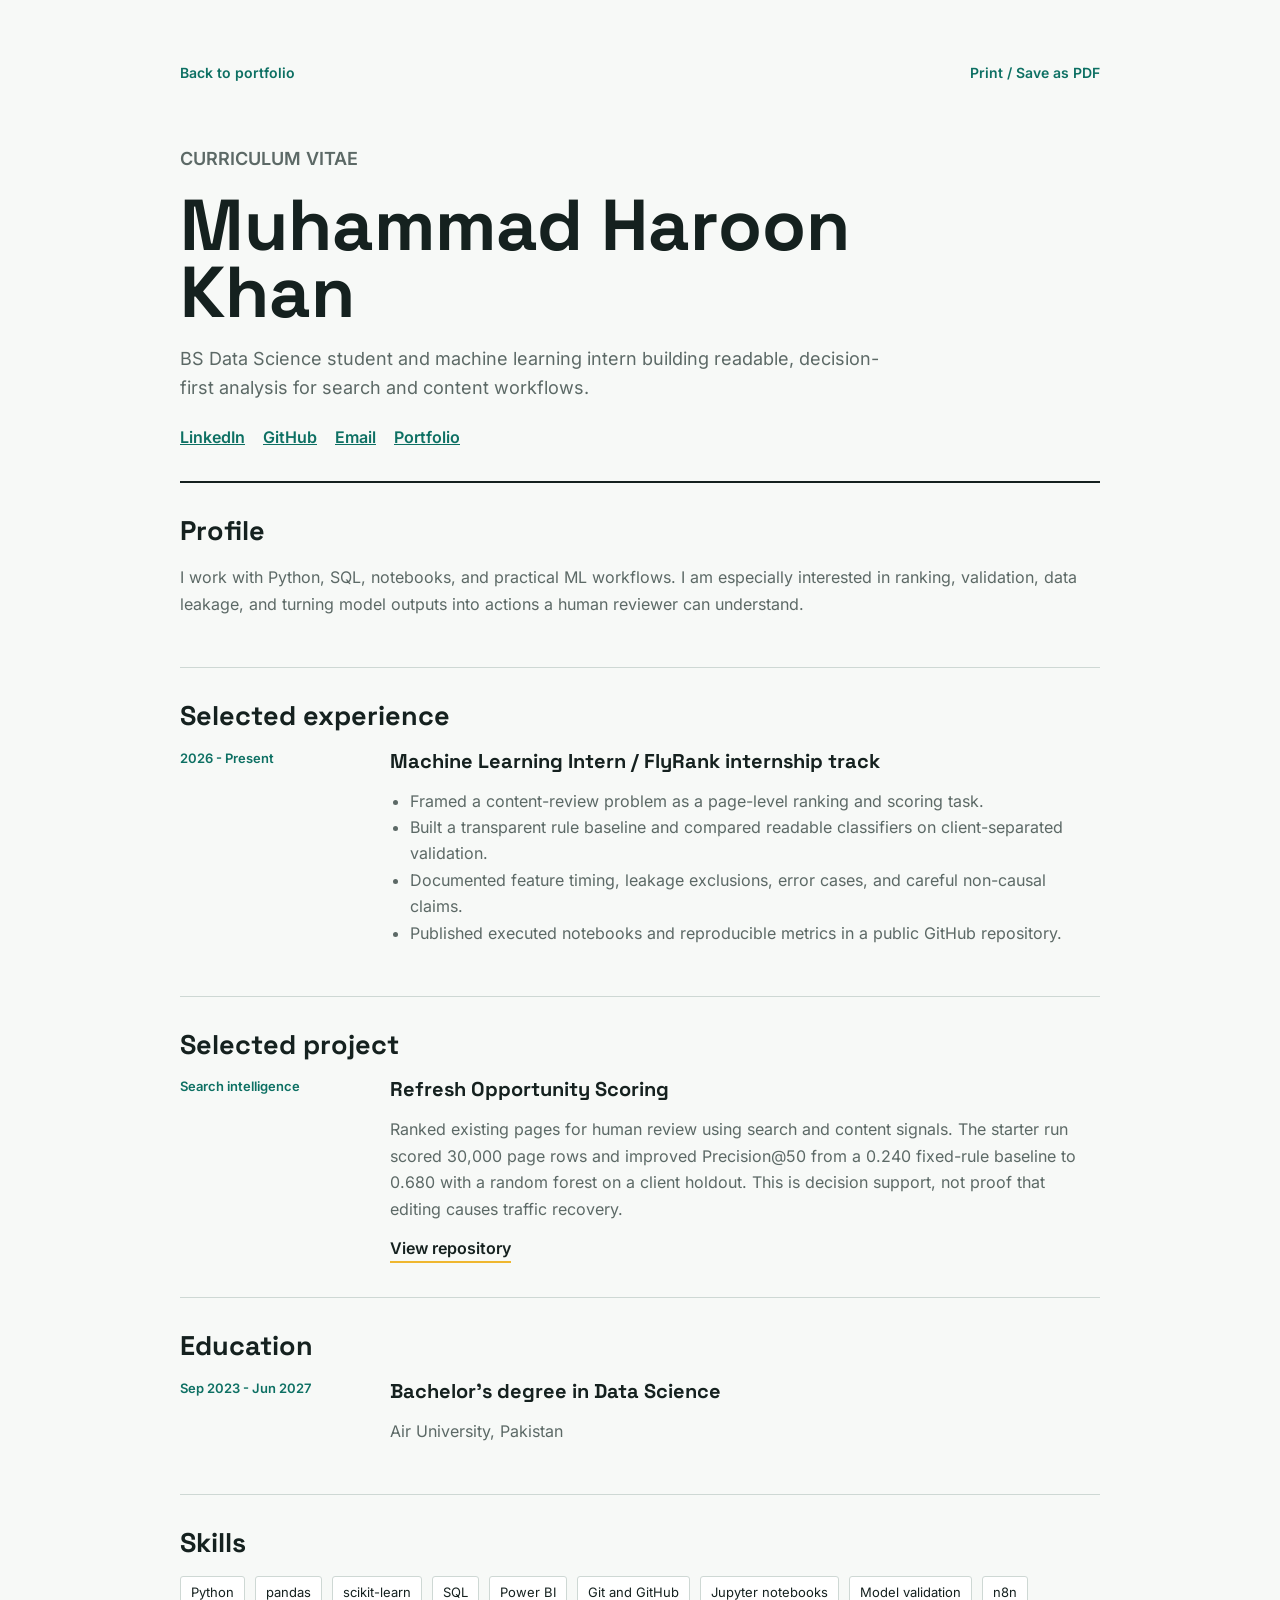
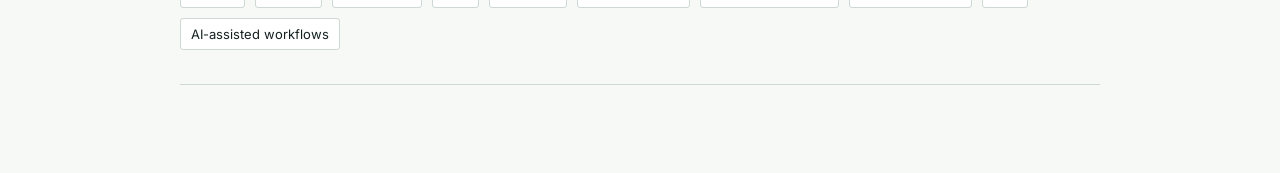
==== cv.html @ 7225bd28 "Build complete PF-04 portfolio" ====
<!doctype html>
<html lang="en">
  <head>
    <meta charset="utf-8" />
    <meta name="viewport" content="width=device-width, initial-scale=1" />
    <meta name="description" content="CV of Muhammad Haroon Khan, BS Data Science student and machine learning intern." />
    <title>CV | Muhammad Haroon Khan</title>
    <link rel="icon" href="favicon.svg" type="image/svg+xml" />
    <link rel="stylesheet" href="styles.css" />
    <style>
      .document-shell { width: min(920px, calc(100% - 40px)); margin: 0 auto; padding: 64px 0 88px; }
      .document-nav { display: flex; justify-content: space-between; gap: 20px; margin-bottom: 64px; }
      .document-nav a { color: var(--signal); font-weight: 600; }
      .cv-header { padding-bottom: 34px; border-bottom: 2px solid var(--ink); }
      .cv-header h1 { color: var(--ink); font-size: clamp(42px, 7vw, 72px); }
      .cv-header p { max-width: 710px; color: var(--muted); font-size: 18px; line-height: 1.6; }
      .cv-links { display: flex; flex-wrap: wrap; gap: 18px; margin-top: 24px; }
      .cv-links a { color: var(--signal); font-weight: 600; }
      .cv-section { padding: 34px 0; border-bottom: 1px solid var(--line); }
      .cv-section h2 { margin-bottom: 20px; font-size: 27px; }
      .cv-section h3 { font-size: 20px; }
      .cv-section p, .cv-section li { color: var(--muted); line-height: 1.65; }
      .cv-section ul { padding-left: 20px; }
      .cv-row { display: grid; grid-template-columns: 180px 1fr; gap: 30px; }
      .cv-row + .cv-row { margin-top: 26px; }
      .cv-date { color: var(--signal); font-size: 13px; font-weight: 600; }
      .skills { display: flex; flex-wrap: wrap; gap: 10px; }
      .skills span { padding: 7px 10px; border: 1px solid var(--line); border-radius: 3px; background: var(--white); font-size: 13px; }
      @media (max-width: 620px) { .cv-row { grid-template-columns: 1fr; gap: 8px; } }
      @media print { .document-shell { width: 100%; padding: 0; } .document-nav { display: none; } a { text-decoration: none; } }
    </style>
  </head>
  <body>
    <main class="document-shell">
      <nav class="document-nav" aria-label="CV navigation">
        <a href="index.html">Back to portfolio</a>
        <a href="javascript:window.print()">Print / Save as PDF</a>
      </nav>

      <header class="cv-header">
        <p class="eyebrow">Curriculum vitae</p>
        <h1>Muhammad Haroon Khan</h1>
        <p>
          BS Data Science student and machine learning intern building readable,
          decision-first analysis for search and content workflows.
        </p>
        <div class="cv-links">
          <a href="https://www.linkedin.com/in/muhammad-haroon-khan-aa30502a2/">LinkedIn</a>
          <a href="https://github.com/haroonk2607">GitHub</a>
          <a href="mailto:haroonk2005@gmail.com">Email</a>
          <a href="index.html">Portfolio</a>
        </div>
      </header>

      <section class="cv-section" aria-labelledby="profile-heading">
        <h2 id="profile-heading">Profile</h2>
        <p>
          I work with Python, SQL, notebooks, and practical ML workflows. I am
          especially interested in ranking, validation, data leakage, and turning
          model outputs into actions a human reviewer can understand.
        </p>
      </section>

      <section class="cv-section" aria-labelledby="experience-heading">
        <h2 id="experience-heading">Selected experience</h2>
        <div class="cv-row">
          <div class="cv-date">2026 - Present</div>
          <div>
            <h3>Machine Learning Intern / FlyRank internship track</h3>
            <ul>
              <li>Framed a content-review problem as a page-level ranking and scoring task.</li>
              <li>Built a transparent rule baseline and compared readable classifiers on client-separated validation.</li>
              <li>Documented feature timing, leakage exclusions, error cases, and careful non-causal claims.</li>
              <li>Published executed notebooks and reproducible metrics in a public GitHub repository.</li>
            </ul>
          </div>
        </div>
      </section>

      <section class="cv-section" aria-labelledby="project-heading">
        <h2 id="project-heading">Selected project</h2>
        <div class="cv-row">
          <div class="cv-date">Search intelligence</div>
          <div>
            <h3>Refresh Opportunity Scoring</h3>
            <p>
              Ranked existing pages for human review using search and content
              signals. The starter run scored 30,000 page rows and improved
              Precision@50 from a 0.240 fixed-rule baseline to 0.680 with a
              random forest on a client holdout. This is decision support, not
              proof that editing causes traffic recovery.
            </p>
            <a class="text-link" href="https://github.com/haroonk2607/flyrank-ml-internship-starter">View repository</a>
          </div>
        </div>
      </section>

      <section class="cv-section" aria-labelledby="education-heading">
        <h2 id="education-heading">Education</h2>
        <div class="cv-row">
          <div class="cv-date">Sep 2023 - Jun 2027</div>
          <div>
            <h3>Bachelor's degree in Data Science</h3>
            <p>Air University, Pakistan</p>
          </div>
        </div>
      </section>

      <section class="cv-section" aria-labelledby="skills-heading">
        <h2 id="skills-heading">Skills</h2>
        <div class="skills" aria-label="Skills list">
          <span>Python</span><span>pandas</span><span>scikit-learn</span>
          <span>SQL</span><span>Power BI</span><span>Git and GitHub</span>
          <span>Jupyter notebooks</span><span>Model validation</span>
          <span>n8n</span><span>AI-assisted workflows</span>
        </div>
      </section>
    </main>
  </body>
</html>
---- styles.css ----
@font-face {
  font-family: "Inter";
  src: url("assets/fonts/Inter-Regular.ttf") format("truetype");
  font-weight: 400;
  font-display: swap;
}

@font-face {
  font-family: "Inter";
  src: url("assets/fonts/Inter-SemiBold.ttf") format("truetype");
  font-weight: 600;
  font-display: swap;
}

@font-face {
  font-family: "Space Grotesk";
  src: url("assets/fonts/SpaceGrotesk-SemiBold.ttf") format("truetype");
  font-weight: 600;
  font-display: swap;
}

@font-face {
  font-family: "Space Grotesk";
  src: url("assets/fonts/SpaceGrotesk-Bold.ttf") format("truetype");
  font-weight: 700;
  font-display: swap;
}

:root {
  color-scheme: light;
  --signal: #0d7063;
  --signal-dark: #075249;
  --ink: #15211f;
  --paper: #f7f9f7;
  --white: #ffffff;
  --proof: #efb72f;
  --muted: #5c6966;
  --line: #ced8d4;
  --soft: #e7f1ee;
  --dark: #101c1a;
}

* { box-sizing: border-box; }

html {
  scroll-behavior: smooth;
  background: var(--paper);
}

body {
  margin: 0;
  min-width: 320px;
  color: var(--ink);
  background: var(--paper);
  font-family: "Inter", "Segoe UI", Arial, sans-serif;
  letter-spacing: 0;
}

img { display: block; max-width: 100%; }
a { color: inherit; }

h1,
h2,
h3,
.brand,
.proof-item strong {
  font-family: "Space Grotesk", "Segoe UI", Arial, sans-serif;
}

h1, h2, h3, p { overflow-wrap: anywhere; }

.skip-link {
  position: fixed;
  top: 12px;
  left: 12px;
  z-index: 20;
  padding: 10px 14px;
  color: var(--white);
  background: var(--signal-dark);
  transform: translateY(-150%);
}

.skip-link:focus { transform: translateY(0); }

.site-header {
  min-height: 74px;
  padding: 12px clamp(20px, 5vw, 72px);
  display: flex;
  align-items: center;
  justify-content: space-between;
  gap: 24px;
  border-bottom: 1px solid var(--line);
  background: var(--paper);
}

.brand {
  min-width: 0;
  display: inline-flex;
  align-items: center;
  gap: 12px;
  font-size: 16px;
  font-weight: 600;
  text-decoration: none;
}

.mark {
  width: 44px;
  height: 44px;
  flex: 0 0 44px;
  display: grid;
  place-items: center;
  border-radius: 4px;
  color: var(--white);
  background: var(--signal);
  box-shadow: inset 0 -4px var(--proof);
  font-size: 16px;
  font-weight: 700;
}

nav {
  display: flex;
  align-items: center;
  gap: clamp(14px, 3vw, 34px);
}

nav a,
.site-footer a {
  color: var(--muted);
  font-size: 14px;
  font-weight: 600;
  text-decoration: none;
}

nav a:hover,
nav a:focus-visible,
.site-footer a:hover,
.site-footer a:focus-visible { color: var(--signal); }

.hero {
  min-height: calc(82svh - 74px);
  position: relative;
  isolation: isolate;
  display: grid;
  align-items: center;
  overflow: hidden;
  color: var(--white);
  background: var(--dark) url("assets/work/model-scorecard.png") center / cover no-repeat;
}

.hero-scrim {
  position: absolute;
  inset: 0;
  z-index: -1;
  background: rgba(7, 24, 21, 0.82);
}

.hero-content {
  width: min(1180px, calc(100% - 40px));
  margin: 0 auto;
  padding: clamp(74px, 11vh, 128px) 0 clamp(92px, 14vh, 150px);
}

.eyebrow {
  margin: 0 0 18px;
  color: var(--signal);
  font-size: 12px;
  font-weight: 700;
  text-transform: uppercase;
}

.hero .eyebrow,
.contact-band .eyebrow { color: #74d2c2; }

h1 {
  max-width: 850px;
  margin: 0;
  font-size: clamp(54px, 8vw, 112px);
  font-weight: 700;
  line-height: 0.94;
}

.hero-claim {
  max-width: 760px;
  margin: 30px 0 0;
  color: #e2ebe8;
  font-size: clamp(19px, 2.2vw, 27px);
  line-height: 1.45;
}

.hero-actions,
.contact-actions,
.inline-links {
  display: flex;
  flex-wrap: wrap;
  gap: 12px;
}

.hero-actions { margin-top: 36px; }

.button {
  min-height: 46px;
  padding: 12px 18px;
  display: inline-flex;
  align-items: center;
  justify-content: center;
  border: 1px solid transparent;
  border-radius: 4px;
  font-size: 14px;
  font-weight: 600;
  text-decoration: none;
}

.button-primary {
  color: var(--dark);
  background: var(--proof);
}

.button-primary:hover,
.button-primary:focus-visible { background: #ffd66e; }

.button-secondary {
  color: var(--white);
  border-color: rgba(255, 255, 255, 0.55);
  background: rgba(16, 28, 26, 0.42);
}

.button-secondary:hover,
.button-secondary:focus-visible {
  border-color: var(--white);
  background: rgba(16, 28, 26, 0.82);
}

.button-secondary.dark {
  border-color: #7f928e;
  background: transparent;
}

.hero-caption {
  position: absolute;
  right: clamp(20px, 5vw, 72px);
  bottom: 24px;
  margin: 0;
  color: #cbd9d5;
  font-size: 11px;
}

.proof-band {
  padding: 30px clamp(20px, 5vw, 72px);
  display: grid;
  grid-template-columns: repeat(3, minmax(140px, 0.75fr)) minmax(260px, 1.7fr);
  align-items: center;
  gap: 28px;
  color: var(--white);
  background: var(--signal-dark);
}

.proof-item {
  min-width: 0;
  padding-right: 22px;
  border-right: 1px solid rgba(255, 255, 255, 0.24);
}

.proof-item strong,
.proof-item span { display: block; }
.proof-item strong { font-size: clamp(28px, 3.5vw, 48px); }

.proof-item span,
.proof-band > p {
  color: #cfe1dc;
  font-size: 13px;
  line-height: 1.6;
}

.proof-band > p { margin: 0; }

.section {
  width: min(1320px, 100%);
  margin: 0 auto;
  padding: clamp(76px, 10vw, 132px) clamp(20px, 5vw, 72px);
}

.section-heading {
  max-width: 790px;
  margin-bottom: 48px;
}

.section-heading.compact { margin-bottom: 30px; }

h2 {
  margin: 0;
  font-size: clamp(36px, 5vw, 68px);
  line-height: 1.02;
}

.section-heading > p:last-child,
.about-copy p,
.contact-band > p,
.roadmap p {
  color: var(--muted);
  font-size: 17px;
  line-height: 1.7;
}

.case-grid {
  display: grid;
  grid-template-columns: repeat(2, minmax(0, 1fr));
  gap: 22px;
}

.case {
  overflow: hidden;
  border: 1px solid var(--line);
  border-radius: 6px;
  background: var(--white);
}

.case-featured {
  grid-column: 1 / -1;
  display: grid;
  grid-template-columns: minmax(0, 1.25fr) minmax(340px, 0.75fr);
}

.case img {
  width: 100%;
  height: auto;
  aspect-ratio: 16 / 10;
  object-fit: cover;
  border-bottom: 1px solid var(--line);
}

.case-featured img {
  height: 100%;
  border-right: 1px solid var(--line);
  border-bottom: 0;
}

.case-copy { padding: clamp(24px, 3.5vw, 42px); }

.case-number {
  margin: 0 0 14px;
  color: var(--signal);
  font-size: 12px;
  font-weight: 700;
  text-transform: uppercase;
}

h3 {
  margin: 0;
  font-size: clamp(25px, 3vw, 38px);
  line-height: 1.1;
}

.case-copy > p:not(.case-number) {
  margin: 18px 0 0;
  color: var(--muted);
  line-height: 1.65;
}

.case-details { margin: 26px 0; }

.case-details div {
  padding: 12px 0;
  display: grid;
  grid-template-columns: 88px 1fr;
  gap: 14px;
  border-top: 1px solid var(--line);
}

.case-details dt {
  color: var(--muted);
  font-size: 12px;
  font-weight: 600;
  text-transform: uppercase;
}

.case-details dd {
  margin: 0;
  font-size: 14px;
  line-height: 1.5;
}

.text-link,
.inline-links a {
  display: inline-block;
  padding-bottom: 3px;
  border-bottom: 2px solid var(--proof);
  font-weight: 600;
  text-decoration: none;
}

.text-link:hover,
.text-link:focus-visible,
.inline-links a:hover,
.inline-links a:focus-visible {
  color: var(--signal);
  border-bottom-color: var(--signal);
}

.about-band {
  padding: clamp(76px, 10vw, 126px) clamp(20px, 7vw, 112px);
  display: grid;
  grid-template-columns: minmax(0, 0.9fr) minmax(320px, 1.1fr);
  gap: clamp(48px, 8vw, 128px);
  background: var(--soft);
}

.about-copy p:first-child { margin-top: 0; }

.inline-links {
  margin-top: 30px;
  gap: 24px;
}

.roadmap { border-top: 1px solid var(--line); }

.roadmap > div {
  padding: 26px 0;
  display: grid;
  grid-template-columns: 80px minmax(220px, 0.75fr) minmax(280px, 1.25fr);
  gap: 26px;
  align-items: baseline;
  border-bottom: 1px solid var(--line);
}

.roadmap span {
  color: var(--signal);
  font-size: 12px;
  font-weight: 700;
  text-transform: uppercase;
}

.roadmap strong {
  font-family: "Space Grotesk", sans-serif;
  font-size: 22px;
}

.roadmap p {
  margin: 0;
  font-size: 15px;
}

.contact-band {
  padding: clamp(70px, 10vw, 118px) clamp(20px, 7vw, 112px);
  color: var(--white);
  background: var(--dark);
}

.contact-band h2 { max-width: 850px; }

.contact-band > p {
  max-width: 680px;
  color: #c6d5d1;
}

.contact-actions { margin-top: 30px; }

.site-footer {
  padding: 24px clamp(20px, 5vw, 72px);
  display: flex;
  justify-content: space-between;
  gap: 24px;
  color: var(--muted);
  border-top: 1px solid var(--line);
  font-size: 12px;
}

.site-footer div {
  display: flex;
  flex-wrap: wrap;
  gap: 20px;
}

:focus-visible {
  outline: 3px solid var(--proof);
  outline-offset: 4px;
}

@media (max-width: 940px) {
  .proof-band { grid-template-columns: repeat(3, minmax(0, 1fr)); }
  .proof-band > p { grid-column: 1 / -1; }
  .case-featured { grid-template-columns: 1fr; }
  .case-featured img {
    height: auto;
    border-right: 0;
    border-bottom: 1px solid var(--line);
  }
  .about-band { grid-template-columns: 1fr; }
}

@media (max-width: 700px) {
  .site-header {
    align-items: flex-start;
    flex-direction: column;
    gap: 12px;
  }
  nav {
    width: 100%;
    justify-content: space-between;
  }
  .hero {
    min-height: 76svh;
    background-image: url("assets/work/hero-evidence-paths.png");
    background-position: center;
  }
  .hero-scrim { background: rgba(7, 24, 21, 0.88); }
  h1 { font-size: 54px; }
  .hero-caption { left: 20px; right: auto; }
  .proof-band, .case-grid { grid-template-columns: 1fr; }
  .proof-item {
    padding: 0 0 18px;
    border-right: 0;
    border-bottom: 1px solid rgba(255, 255, 255, 0.24);
  }
  .proof-band > p { grid-column: auto; }
  .case-featured { grid-column: auto; }
  .roadmap > div {
    grid-template-columns: 1fr;
    gap: 8px;
  }
  .site-footer { flex-direction: column; }
}

@media (max-width: 420px) {
  .brand > span:last-child { max-width: 190px; }
  h1 { font-size: 46px; }
  .button { width: 100%; }
}

@media (prefers-reduced-motion: reduce) {
  html { scroll-behavior: auto; }
}

@media print {
  .site-header,
  .hero-actions,
  .contact-band,
  .site-footer { display: none; }
}
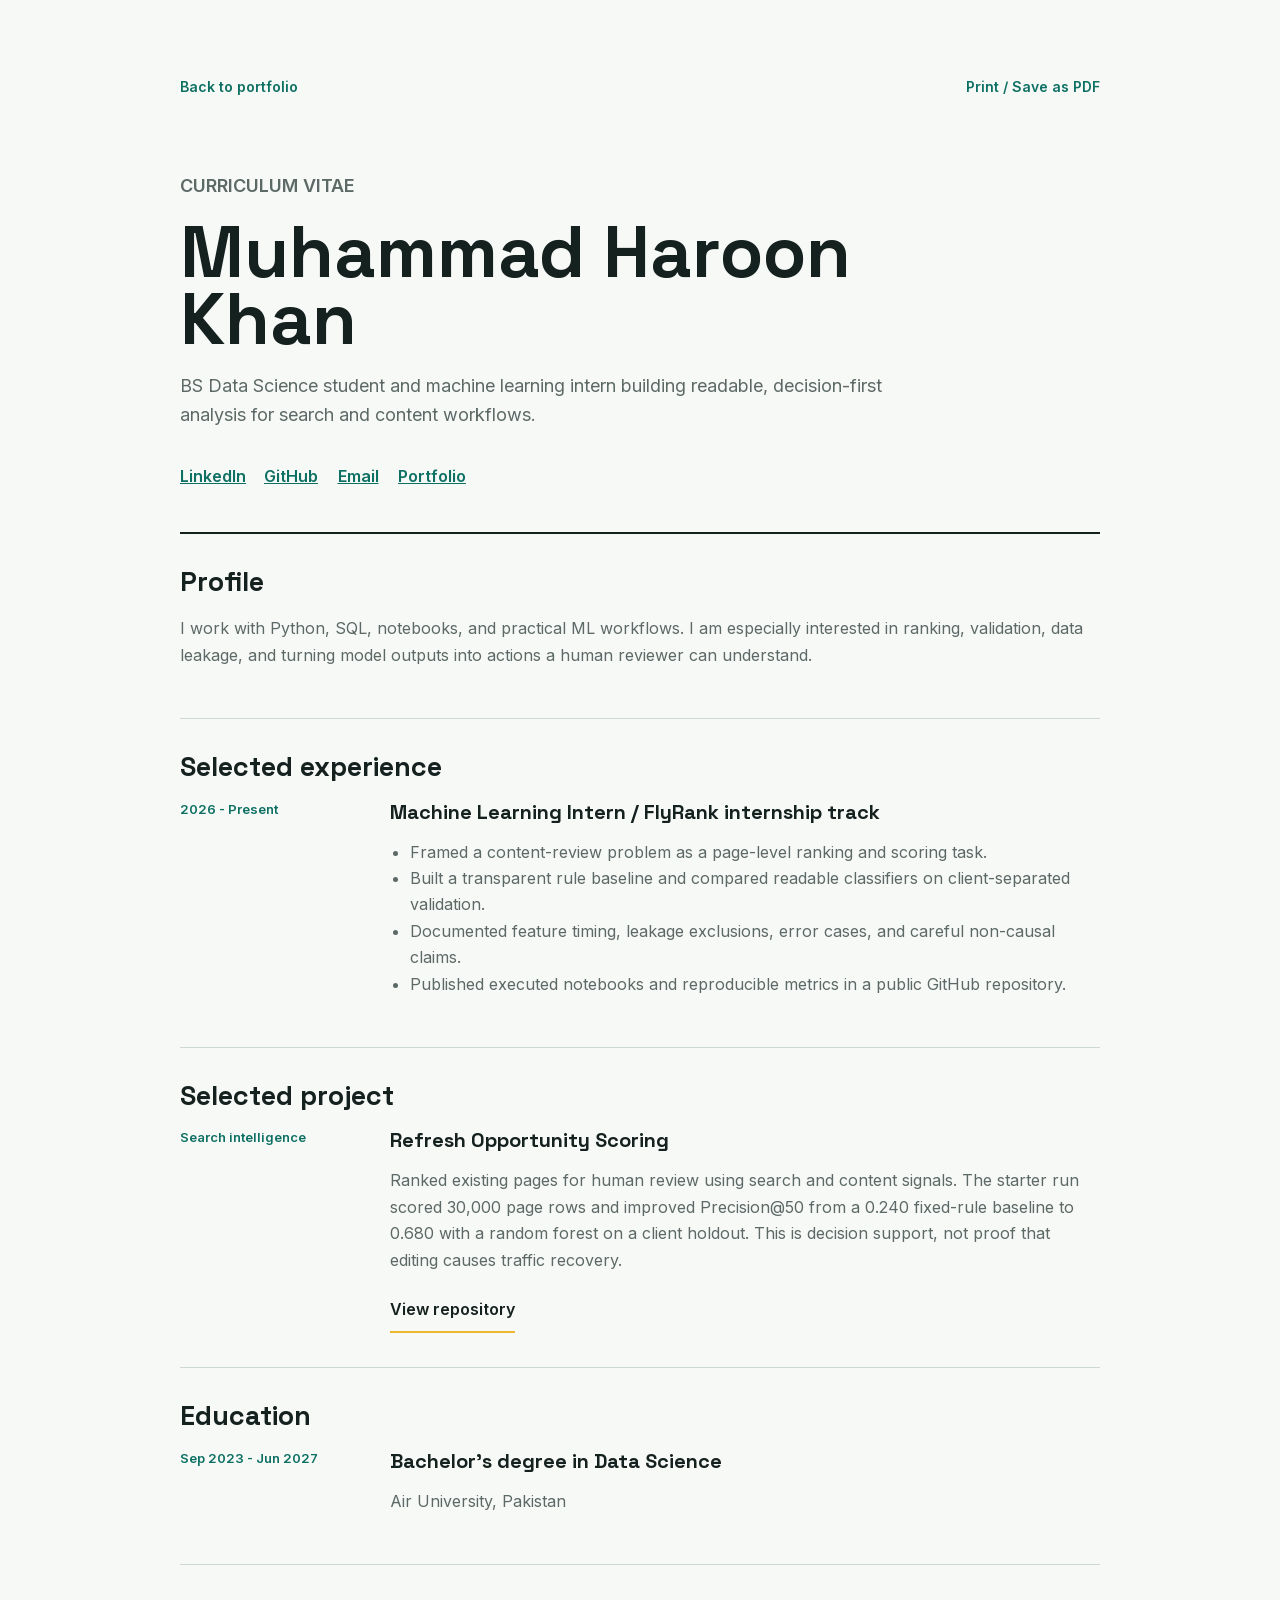
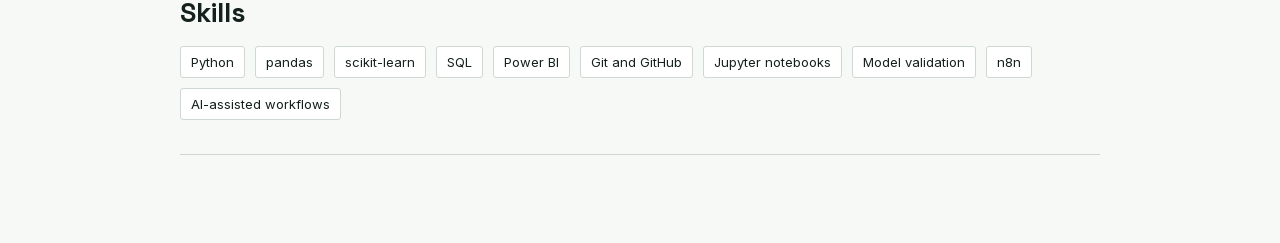
==== commit 8e842bb6: "Harden portfolio inputs SEO and performance" ====
--- a/cv.html
+++ b/cv.html
@@ -4,6 +4,8 @@
     <meta charset="utf-8" />
     <meta name="viewport" content="width=device-width, initial-scale=1" />
     <meta name="description" content="CV of Muhammad Haroon Khan, BS Data Science student and machine learning intern." />
+    <meta name="robots" content="index, follow" />
+    <link rel="canonical" href="https://haroonk2607.github.io/ml-portfolio/cv.html" />
     <title>CV | Muhammad Haroon Khan</title>
     <link rel="icon" href="favicon.svg" type="image/svg+xml" />
     <link rel="stylesheet" href="styles.css" />
--- a/styles.css
+++ b/styles.css
@@ -1,27 +1,35 @@
 @font-face {
   font-family: "Inter";
-  src: url("assets/fonts/Inter-Regular.ttf") format("truetype");
+  src:
+    url("assets/fonts/Inter-Regular.woff2") format("woff2"),
+    url("assets/fonts/Inter-Regular.ttf") format("truetype");
   font-weight: 400;
   font-display: swap;
 }
 
 @font-face {
   font-family: "Inter";
-  src: url("assets/fonts/Inter-SemiBold.ttf") format("truetype");
+  src:
+    url("assets/fonts/Inter-SemiBold.woff2") format("woff2"),
+    url("assets/fonts/Inter-SemiBold.ttf") format("truetype");
   font-weight: 600;
   font-display: swap;
 }
 
 @font-face {
   font-family: "Space Grotesk";
-  src: url("assets/fonts/SpaceGrotesk-SemiBold.ttf") format("truetype");
+  src:
+    url("assets/fonts/SpaceGrotesk-SemiBold.woff2") format("woff2"),
+    url("assets/fonts/SpaceGrotesk-SemiBold.ttf") format("truetype");
   font-weight: 600;
   font-display: swap;
 }
 
 @font-face {
   font-family: "Space Grotesk";
-  src: url("assets/fonts/SpaceGrotesk-Bold.ttf") format("truetype");
+  src:
+    url("assets/fonts/SpaceGrotesk-Bold.woff2") format("woff2"),
+    url("assets/fonts/SpaceGrotesk-Bold.ttf") format("truetype");
   font-weight: 700;
   font-display: swap;
 }
@@ -70,6 +78,7 @@
 h1, h2, h3, p { overflow-wrap: anywhere; }
 
 .skip-link {
+  min-height: 44px;
   position: fixed;
   top: 12px;
   left: 12px;
@@ -131,6 +140,22 @@
   text-decoration: none;
 }
 
+nav a,
+.site-footer a,
+.text-link,
+.inline-links a,
+.cv-links a {
+  min-height: 44px;
+  display: inline-flex;
+  align-items: center;
+}
+
+nav a,
+.cv-links a {
+  min-width: 44px;
+  justify-content: center;
+}
+
 nav a:hover,
 nav a:focus-visible,
 .site-footer a:hover,
@@ -273,6 +298,138 @@
 
 .proof-band > p { margin: 0; }
 
+.demo-band {
+  padding: clamp(76px, 9vw, 120px) clamp(20px, 7vw, 112px);
+  color: var(--ink);
+  background: var(--white);
+}
+
+.demo-heading {
+  max-width: 820px;
+  margin-bottom: 42px;
+}
+
+.demo-heading > p:last-child {
+  max-width: 700px;
+  color: var(--muted);
+  font-size: 17px;
+  line-height: 1.7;
+}
+
+.score-tool {
+  padding: 28px 0;
+  display: grid;
+  grid-template-columns: minmax(0, 1fr) auto;
+  gap: 24px;
+  align-items: end;
+  border-top: 1px solid var(--line);
+  border-bottom: 1px solid var(--line);
+}
+
+.score-inputs {
+  display: grid;
+  grid-template-columns: repeat(3, minmax(0, 1fr));
+  gap: 18px;
+}
+
+.score-inputs label {
+  min-width: 0;
+  display: grid;
+  gap: 9px;
+  color: var(--muted);
+  font-size: 12px;
+  font-weight: 700;
+  text-transform: uppercase;
+}
+
+.score-inputs input {
+  width: 100%;
+  min-height: 48px;
+  padding: 10px 12px;
+  border: 1px solid #9cafaa;
+  border-radius: 4px;
+  color: var(--ink);
+  background: var(--paper);
+  font: 600 17px/1 "Inter", sans-serif;
+}
+
+.score-inputs input:focus { border-color: var(--signal); }
+
+.score-inputs input[aria-invalid="true"] {
+  border-color: #b43b32;
+  box-shadow: 0 0 0 1px #b43b32;
+}
+
+.score-submit {
+  min-width: 164px;
+  border: 0;
+  cursor: pointer;
+  font-family: "Inter", sans-serif;
+}
+
+.score-result {
+  min-height: 210px;
+  padding: 34px 0 0;
+  display: grid;
+  grid-template-columns: minmax(180px, 0.45fr) minmax(320px, 1.55fr);
+  gap: clamp(32px, 7vw, 96px);
+  align-items: center;
+}
+
+.score-number {
+  display: grid;
+  grid-template-columns: 1fr auto;
+  align-items: baseline;
+  color: var(--muted);
+  font-size: 13px;
+}
+
+.score-number > span:first-child {
+  grid-column: 1 / -1;
+  margin-bottom: 8px;
+  color: var(--signal);
+  font-size: 12px;
+  font-weight: 700;
+  text-transform: uppercase;
+}
+
+#score-value {
+  color: var(--ink);
+  font-family: "Space Grotesk", sans-serif;
+  font-size: clamp(64px, 9vw, 116px);
+  font-weight: 700;
+  line-height: 0.9;
+}
+
+.score-interpretation strong {
+  font-family: "Space Grotesk", sans-serif;
+  font-size: clamp(24px, 3vw, 34px);
+}
+
+.score-interpretation p {
+  min-height: 52px;
+  margin: 12px 0 20px;
+  color: var(--muted);
+  line-height: 1.6;
+}
+
+.score-meter {
+  width: 100%;
+  height: 10px;
+  margin-bottom: 24px;
+  overflow: hidden;
+  border-radius: 3px;
+  background: var(--soft);
+}
+
+.score-meter span {
+  width: 0;
+  height: 100%;
+  display: block;
+  background: var(--signal);
+  transition: width 220ms ease;
+}
+
 .section {
   width: min(1320px, 100%);
   margin: 0 auto;
@@ -381,7 +538,8 @@
 
 .text-link,
 .inline-links a {
-  display: inline-block;
+  display: inline-flex;
+  align-items: center;
   padding-bottom: 3px;
   border-bottom: 2px solid var(--proof);
   font-weight: 600;
@@ -485,6 +643,8 @@
     border-bottom: 1px solid var(--line);
   }
   .about-band { grid-template-columns: 1fr; }
+  .score-tool { grid-template-columns: 1fr; }
+  .score-submit { width: 100%; }
 }
 
 @media (max-width: 700px) {
@@ -499,13 +659,16 @@
   }
   .hero {
     min-height: 76svh;
-    background-image: url("assets/work/hero-evidence-paths.png");
+    background-image: url("assets/work/hero-evidence-paths-mobile.webp");
     background-position: center;
   }
   .hero-scrim { background: rgba(7, 24, 21, 0.88); }
   h1 { font-size: 54px; }
   .hero-caption { left: 20px; right: auto; }
   .proof-band, .case-grid { grid-template-columns: 1fr; }
+  .score-inputs,
+  .score-result { grid-template-columns: 1fr; }
+  .score-result { gap: 24px; }
   .proof-item {
     padding: 0 0 18px;
     border-right: 0;
@@ -528,6 +691,7 @@
 
 @media (prefers-reduced-motion: reduce) {
   html { scroll-behavior: auto; }
+  .score-meter span { transition: none; }
 }
 
 @media print {
